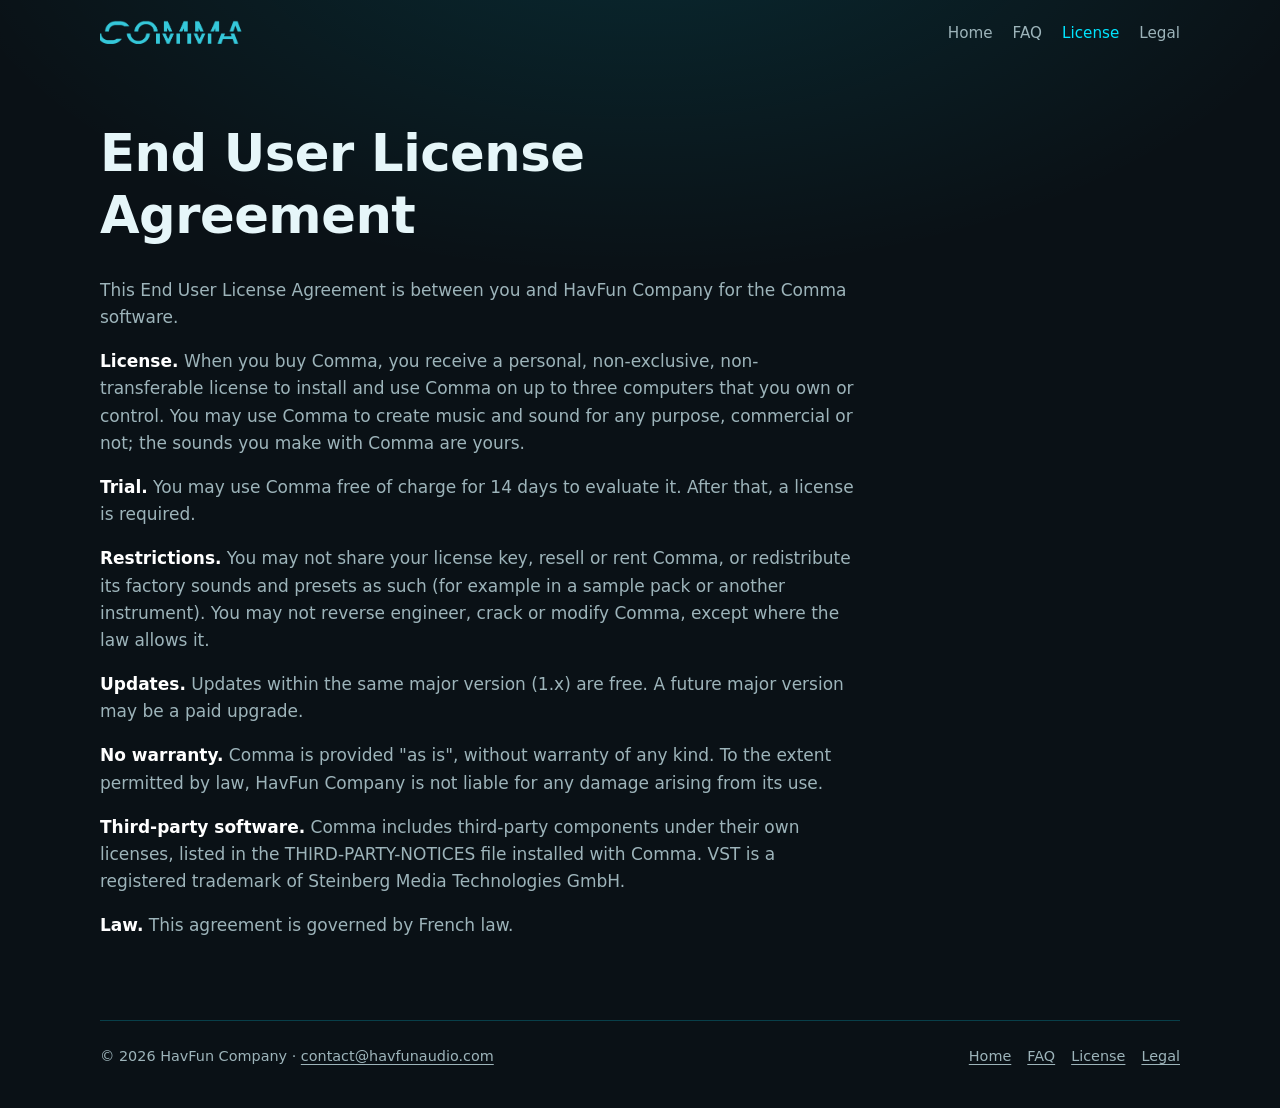
==== eula.html @ 96111fea "Publication : docs (2026-10-24 11:53)" ====
<!doctype html>
<html lang="en">
<head>
<meta charset="utf-8">
<meta name="viewport" content="width=device-width, initial-scale=1">
<title>License · Comma</title>
<meta name="description" content="Comma is a synthesizer for Windows (VST3 and standalone): eight voices tuned by ratios, eight sound engines, eighteen effects and a deep modulation system.">
<meta property="og:title" content="Comma · Eight voices. Eight engines. One instrument.">
<meta property="og:description" content="Comma is a synthesizer for Windows (VST3 and standalone): eight voices tuned by ratios, eight sound engines, eighteen effects and a deep modulation system.">
<meta property="og:image" content="images/comma-synthesis.png">
<link rel="icon" href="images/favicon.png">
<link rel="stylesheet" href="style.css">
<style>:root { --accent: #00E5FF; --fond: #0A1116; }</style>
</head>
<body>
<header class="entete">
  <a class="marque" href="index.html"><img src="images/wordmark.png" alt="Comma" width="152" height="27"></a>
  <nav><a href="index.html">Home</a><a href="faq.html">FAQ</a><a href="eula.html" aria-current="page">License</a><a href="legal.html">Legal</a></nav>
</header>
<main>
<section class="bloc texte"><h1>End User License Agreement</h1><p>This End User License Agreement is between you and HavFun Company for the Comma software.</p>
<p><strong>License.</strong> When you buy Comma, you receive a personal, non-exclusive, non-transferable license to install and use Comma on up to three computers that you own or control. You may use Comma to create music and sound for any purpose, commercial or not; the sounds you make with Comma are yours.</p>
<p><strong>Trial.</strong> You may use Comma free of charge for 14 days to evaluate it. After that, a license is required.</p>
<p><strong>Restrictions.</strong> You may not share your license key, resell or rent Comma, or redistribute its factory sounds and presets as such (for example in a sample pack or another instrument). You may not reverse engineer, crack or modify Comma, except where the law allows it.</p>
<p><strong>Updates.</strong> Updates within the same major version (1.x) are free. A future major version may be a paid upgrade.</p>
<p><strong>No warranty.</strong> Comma is provided "as is", without warranty of any kind. To the extent permitted by law, HavFun Company is not liable for any damage arising from its use.</p>
<p><strong>Third-party software.</strong> Comma includes third-party components under their own licenses, listed in the THIRD-PARTY-NOTICES file installed with Comma. VST is a registered trademark of Steinberg Media Technologies GmbH.</p>
<p><strong>Law.</strong> This agreement is governed by French law.</p></section>
</main>
<footer class="pied">
  <div>© 2026 HavFun Company · <a href="mailto:contact@havfunaudio.com">contact@havfunaudio.com</a></div>
  <div><a href="index.html">Home</a><a href="faq.html">FAQ</a><a href="eula.html" aria-current="page">License</a><a href="legal.html">Legal</a></div>
</footer>
</body>
</html>
---- style.css ----
/* LE STYLE DU SITE DE COMMA.
   Les deux couleurs principales (--accent, --fond) viennent de contenu.toml.
   Polices du systeme : aucune police chargee ailleurs (pas de Google Fonts : rien ne part chez un tiers). */

:root {
  --accent: #00E5FF;
  --fond: #0A1116;
  --surface: rgba(255, 255, 255, 0.04);
  --bord: rgba(0, 229, 255, 0.22);
  --texte: #E6F6F9;
  --doux: #9DB4BA;
  --rayon: 10px;
  --largeur: 1080px;
  color-scheme: dark;
}

* { box-sizing: border-box; }

html { -webkit-text-size-adjust: 100%; }

body {
  margin: 0;
  background: var(--fond);
  background-image: radial-gradient(ellipse 80% 50% at 50% -10%, rgba(0, 229, 255, 0.12), transparent 70%);
  background-repeat: no-repeat;
  color: var(--texte);
  font: 17px/1.6 "Segoe UI", system-ui, -apple-system, "Helvetica Neue", Arial, sans-serif;
}

a { color: var(--accent); text-decoration-thickness: 1px; text-underline-offset: 3px; }
a:hover { text-decoration: none; }
img { max-width: 100%; height: auto; display: block; }
strong { color: #fff; font-weight: 600; }

h1, h2, h3 { line-height: 1.2; margin: 0 0 0.6em; letter-spacing: -0.01em; }
h1 { font-size: clamp(2rem, 5vw, 3.2rem); font-weight: 700; }
h2 { font-size: clamp(1.5rem, 3vw, 2rem); font-weight: 650; }
h3 { font-size: 1.1rem; font-weight: 600; color: var(--accent); }

/* --- En-tete et pied --- */
.entete, .pied, main { width: min(var(--largeur), 100% - 32px); margin-inline: auto; }
.entete {
  display: flex; align-items: center; justify-content: space-between; gap: 16px;
  padding: 20px 0; flex-wrap: wrap;
}
.marque img { width: 152px; }
nav { display: flex; gap: 20px; flex-wrap: wrap; }
nav a { color: var(--doux); text-decoration: none; font-size: 0.95rem; }
nav a:hover, nav a[aria-current="page"] { color: var(--accent); }
.pied {
  display: flex; justify-content: space-between; gap: 16px; flex-wrap: wrap;
  border-top: 1px solid var(--bord); margin-top: 80px; padding: 24px 0 40px;
  color: var(--doux); font-size: 0.9rem;
}
.pied nav, .pied div:last-child { display: flex; gap: 16px; flex-wrap: wrap; }
.pied a { color: var(--doux); }

/* --- Accueil --- */
.haut { text-align: center; padding: 48px 0 24px; }
.slogan { color: var(--accent); text-transform: uppercase; letter-spacing: 0.14em; font-size: 0.85rem; margin: 0 0 12px; }
.intro { max-width: 680px; margin: 0 auto 28px; color: var(--doux); font-size: 1.1rem; }
.petit { color: var(--doux); font-size: 0.9rem; margin: 14px 0 40px; }
.ecran {
  margin: 0 auto; border-radius: var(--rayon); border: 1px solid var(--bord);
  box-shadow: 0 30px 80px rgba(0, 0, 0, 0.6), 0 0 60px rgba(0, 229, 255, 0.08);
}

.boutons { display: flex; gap: 12px; justify-content: center; flex-wrap: wrap; }
.bouton {
  display: inline-block; padding: 12px 22px; border-radius: 999px;
  border: 1px solid var(--accent); color: var(--accent); text-decoration: none; font-weight: 600;
}
.bouton:hover { background: rgba(0, 229, 255, 0.1); }
.bouton.plein { background: var(--accent); color: #031418; }
.bouton.plein:hover { filter: brightness(1.1); }
.bouton.inactif { border-color: var(--doux); color: var(--doux); cursor: default; opacity: 0.7; }

.bloc { padding: 56px 0 0; }
.grille { display: grid; grid-template-columns: repeat(auto-fill, minmax(280px, 1fr)); gap: 16px; }
.carte { background: var(--surface); border: 1px solid var(--bord); border-radius: var(--rayon); padding: 20px 22px; }
.carte p { margin: 0; color: var(--doux); }

.captures { display: grid; gap: 32px; }
figure { margin: 0; }
figure img { border-radius: var(--rayon); border: 1px solid var(--bord); }
figcaption { color: var(--doux); font-size: 0.9rem; margin-top: 10px; text-align: center; }

.demos { display: grid; gap: 12px; }
.demo {
  display: flex; align-items: center; justify-content: space-between; gap: 16px; flex-wrap: wrap;
  background: var(--surface); border: 1px solid var(--bord); border-radius: var(--rayon); padding: 12px 18px;
}
.demo audio { width: min(360px, 100%); }

.prix { text-align: center; }
.prix .montant { font-size: 2.6rem; font-weight: 700; color: #fff; margin: 0 0 12px; }
.prix ul { list-style: none; padding: 0; margin: 0 0 28px; color: var(--doux); }
.prix li { margin: 4px 0; }

/* --- Pages de texte (FAQ, licence, mentions) --- */
.texte { max-width: 760px; }
.texte p { color: var(--doux); }
details { border-bottom: 1px solid var(--bord); padding: 14px 0; }
summary { cursor: pointer; font-weight: 600; color: #fff; }
summary::marker { color: var(--accent); }
details p { margin: 10px 0 0; }

/* --- La page d'attente --- */
.attente { text-align: center; padding: 72px 0 0; }
.marque-attente { width: min(300px, 70%); margin: 0 auto 28px; }
.attente .demo { max-width: 680px; margin: 32px auto; text-align: left; }
.attente .ecran { margin-top: 40px; }

@media (max-width: 600px) {
  body { font-size: 16px; }
  .haut { padding-top: 24px; }
  .entete { justify-content: center; }
}
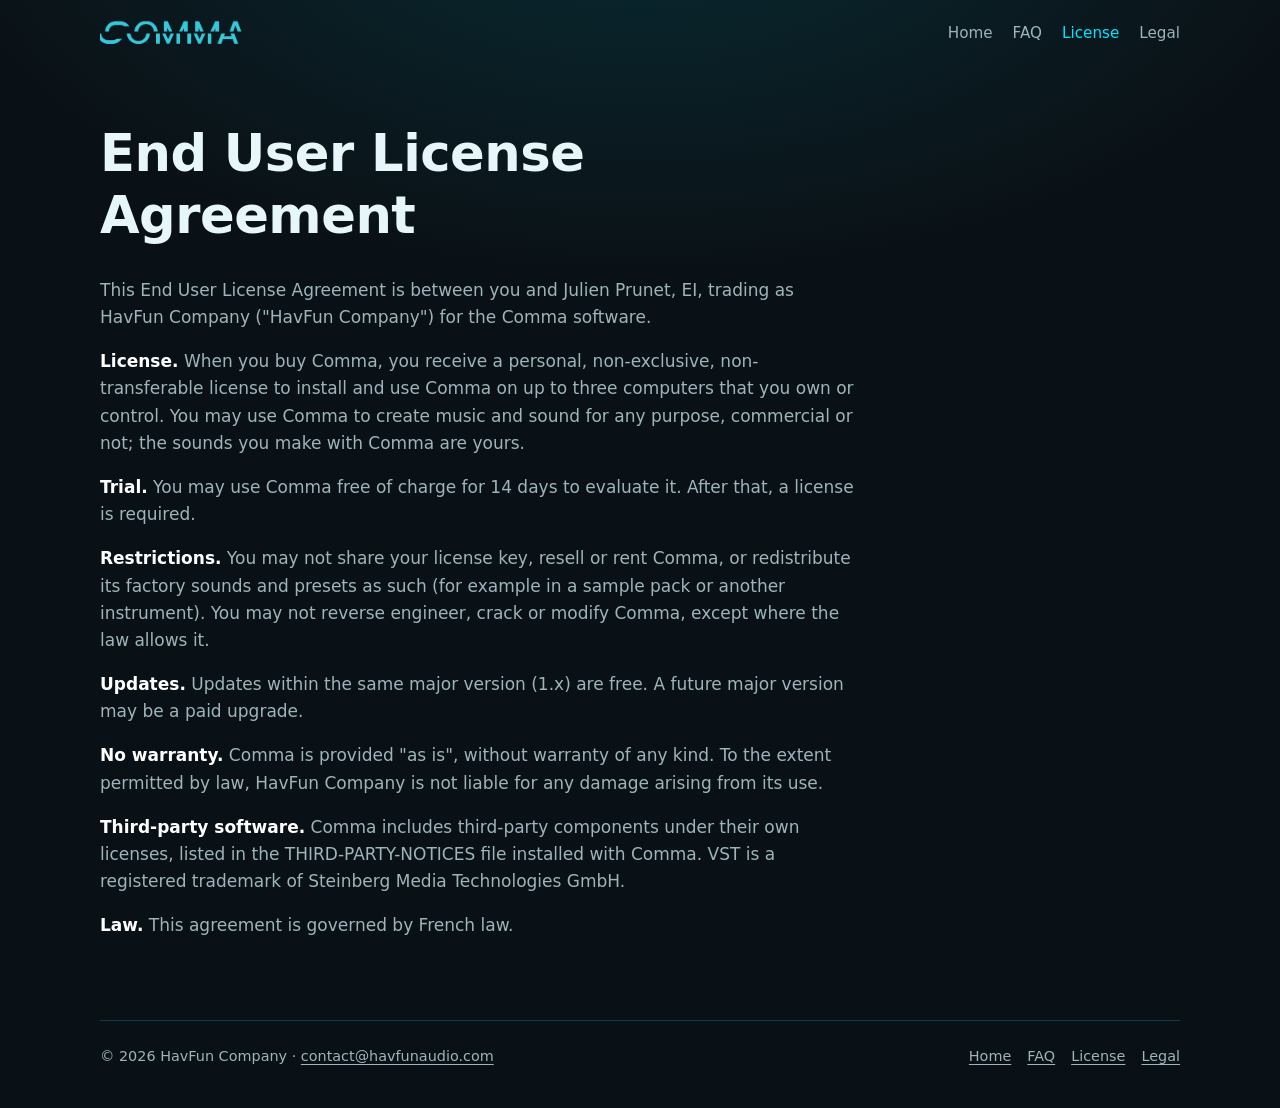
==== commit c6168dba: "Publication : docs (2026-11-01 23:07)" ====
--- a/eula.html
+++ b/eula.html
@@ -18,7 +18,7 @@
   <nav><a href="index.html">Home</a><a href="faq.html">FAQ</a><a href="eula.html" aria-current="page">License</a><a href="legal.html">Legal</a></nav>
 </header>
 <main>
-<section class="bloc texte"><h1>End User License Agreement</h1><p>This End User License Agreement is between you and HavFun Company for the Comma software.</p>
+<section class="bloc texte"><h1>End User License Agreement</h1><p>This End User License Agreement is between you and Julien Prunet, EI, trading as HavFun Company ("HavFun Company") for the Comma software.</p>
 <p><strong>License.</strong> When you buy Comma, you receive a personal, non-exclusive, non-transferable license to install and use Comma on up to three computers that you own or control. You may use Comma to create music and sound for any purpose, commercial or not; the sounds you make with Comma are yours.</p>
 <p><strong>Trial.</strong> You may use Comma free of charge for 14 days to evaluate it. After that, a license is required.</p>
 <p><strong>Restrictions.</strong> You may not share your license key, resell or rent Comma, or redistribute its factory sounds and presets as such (for example in a sample pack or another instrument). You may not reverse engineer, crack or modify Comma, except where the law allows it.</p>
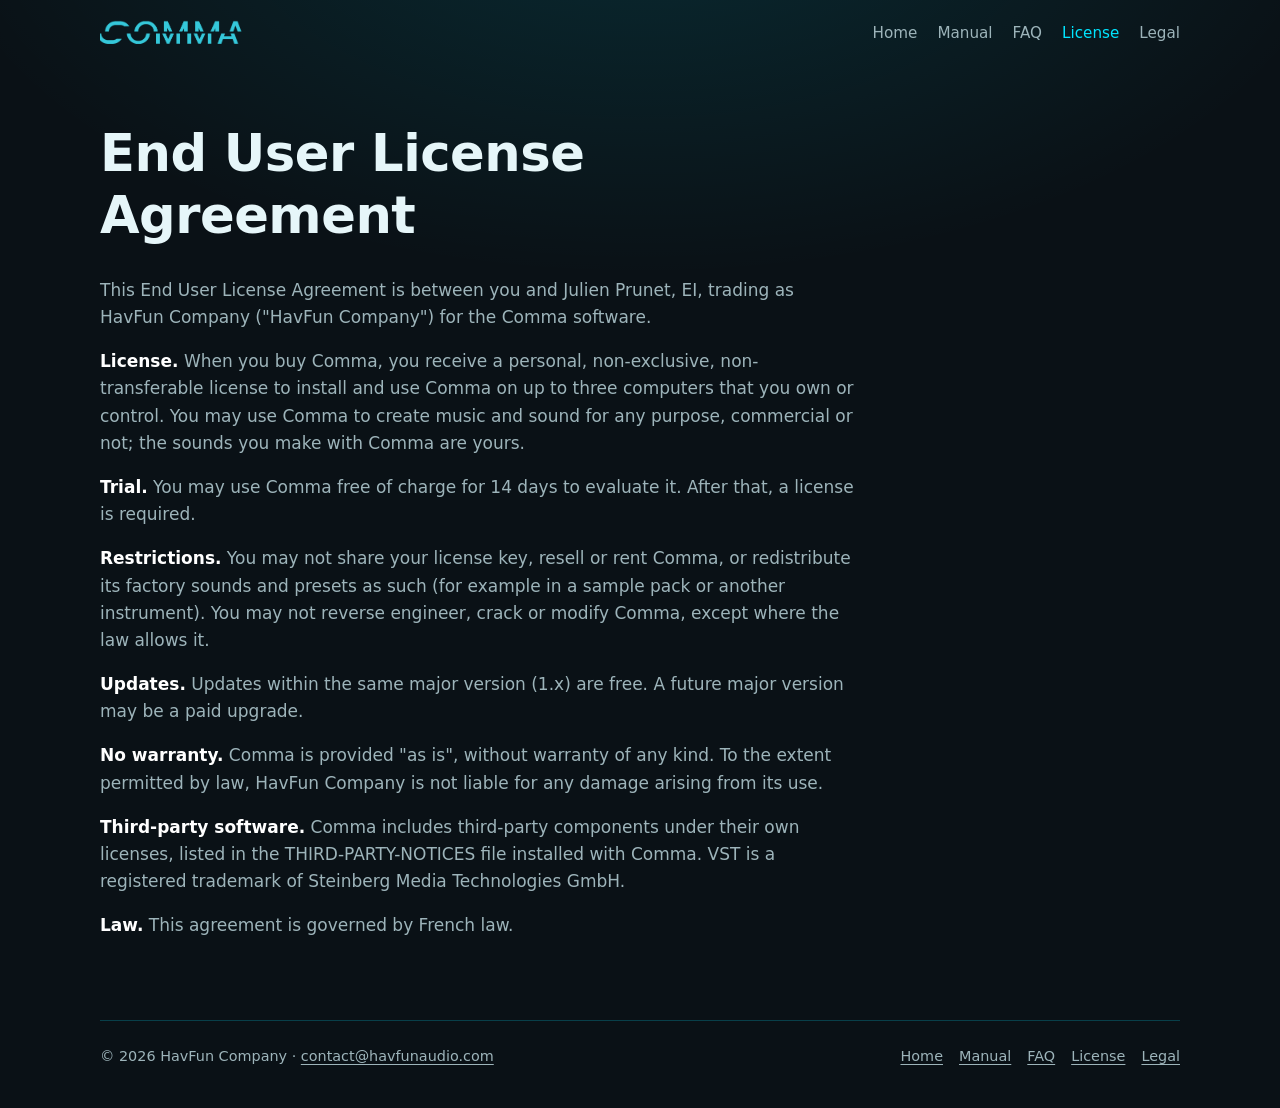
==== commit ccdd655c: "Publication : docs (2026-11-05 19:30)" ====
--- a/eula.html
+++ b/eula.html
@@ -15,7 +15,7 @@
 <body>
 <header class="entete">
   <a class="marque" href="index.html"><img src="images/wordmark.png" alt="Comma" width="152" height="27"></a>
-  <nav><a href="index.html">Home</a><a href="faq.html">FAQ</a><a href="eula.html" aria-current="page">License</a><a href="legal.html">Legal</a></nav>
+  <nav><a href="index.html">Home</a><a href="manual.html">Manual</a><a href="faq.html">FAQ</a><a href="eula.html" aria-current="page">License</a><a href="legal.html">Legal</a></nav>
 </header>
 <main>
 <section class="bloc texte"><h1>End User License Agreement</h1><p>This End User License Agreement is between you and Julien Prunet, EI, trading as HavFun Company ("HavFun Company") for the Comma software.</p>
@@ -29,7 +29,7 @@
 </main>
 <footer class="pied">
   <div>© 2026 HavFun Company · <a href="mailto:contact@havfunaudio.com">contact@havfunaudio.com</a></div>
-  <div><a href="index.html">Home</a><a href="faq.html">FAQ</a><a href="eula.html" aria-current="page">License</a><a href="legal.html">Legal</a></div>
+  <div><a href="index.html">Home</a><a href="manual.html">Manual</a><a href="faq.html">FAQ</a><a href="eula.html" aria-current="page">License</a><a href="legal.html">Legal</a></div>
 </footer>
 </body>
 </html>
--- a/style.css
+++ b/style.css
@@ -85,6 +85,54 @@
 figure img { border-radius: var(--rayon); border: 1px solid var(--bord); }
 figcaption { color: var(--doux); font-size: 0.9rem; margin-top: 10px; text-align: center; }
 
+/* Les diaporamas : en haut il defile seul, en bas on le mene a la main (fleches, miniatures) */
+.carrousel { width: 100%; min-width: 0; }
+.carrousel .cadre { position: relative; aspect-ratio: 940 / 668; }
+.carrousel .vue { position: absolute; inset: 0; opacity: 0; transition: opacity 0.6s; pointer-events: none; }
+.carrousel .vue.active { opacity: 1; pointer-events: auto; }
+.carrousel .vue img { width: 100%; border-radius: var(--rayon); border: 1px solid var(--bord); }
+.carrousel.auto .vue img { box-shadow: 0 30px 80px rgba(0, 0, 0, 0.6), 0 0 60px rgba(0, 229, 255, 0.08); }
+.carrousel .vue figcaption { margin-top: 8px; }
+.fleche {
+  position: absolute; top: calc(50% - 36px); width: 40px; height: 40px; border-radius: 50%;
+  border: 1px solid var(--bord); background: rgba(10, 17, 22, 0.75); color: var(--accent);
+  font-size: 1.6rem; line-height: 1; cursor: pointer;
+}
+.fleche:hover { background: rgba(0, 229, 255, 0.15); }
+.prec { left: 10px; }
+.suiv { right: 10px; }
+.compteur {
+  position: absolute; top: 10px; right: 12px; padding: 2px 10px; border-radius: 999px;
+  background: rgba(10, 17, 22, 0.75); color: var(--doux); font-size: 0.8rem;
+}
+.miniatures { display: flex; gap: 8px; overflow-x: auto; padding: 12px 0 6px; scrollbar-color: var(--bord) transparent; }
+.miniatures button {
+  flex: 0 0 120px; width: 120px; min-width: 0; padding: 0; border: 1px solid transparent; border-radius: 6px; background: none;
+  color: var(--doux); font-size: 0.72rem; cursor: pointer; opacity: 0.6;
+}
+.miniatures button.active, .miniatures button:hover { opacity: 1; border-color: var(--accent); color: var(--texte); }
+.miniatures img { width: 100%; border-radius: 5px 5px 0 0; }
+.captures { grid-template-columns: minmax(0, 1fr); }   /* la bande des miniatures ne doit pas elargir la page */
+.doux { color: var(--doux); margin-top: -0.4em; }
+
+/* Le lecteur : un seul audio, la liste des demos dessous, a hauteur fixe */
+.lecteur { background: var(--surface); border: 1px solid var(--bord); border-radius: var(--rayon); overflow: hidden; }
+.en-cours {
+  display: flex; align-items: center; justify-content: space-between; gap: 16px; flex-wrap: wrap;
+  padding: 14px 18px; border-bottom: 1px solid var(--bord);
+}
+.titre-cours { color: #fff; font-weight: 600; }
+.en-cours audio { width: min(420px, 100%); }
+.liste { list-style: none; margin: 0; padding: 8px 0; columns: 3 220px; column-gap: 0; }   /* tout se voit, sans defiler */
+.liste li { break-inside: avoid; }
+.liste button {
+  display: flex; gap: 14px; width: 100%; padding: 7px 18px; border: 0; background: none;
+  color: var(--doux); font: inherit; font-size: 0.95rem; text-align: left; cursor: pointer;
+}
+.liste button:hover { background: rgba(0, 229, 255, 0.06); color: var(--texte); }
+.liste button.active { color: var(--accent); }
+.num { opacity: 0.6; font-variant-numeric: tabular-nums; }
+
 .demos { display: grid; gap: 12px; }
 .demo {
   display: flex; align-items: center; justify-content: space-between; gap: 16px; flex-wrap: wrap;
